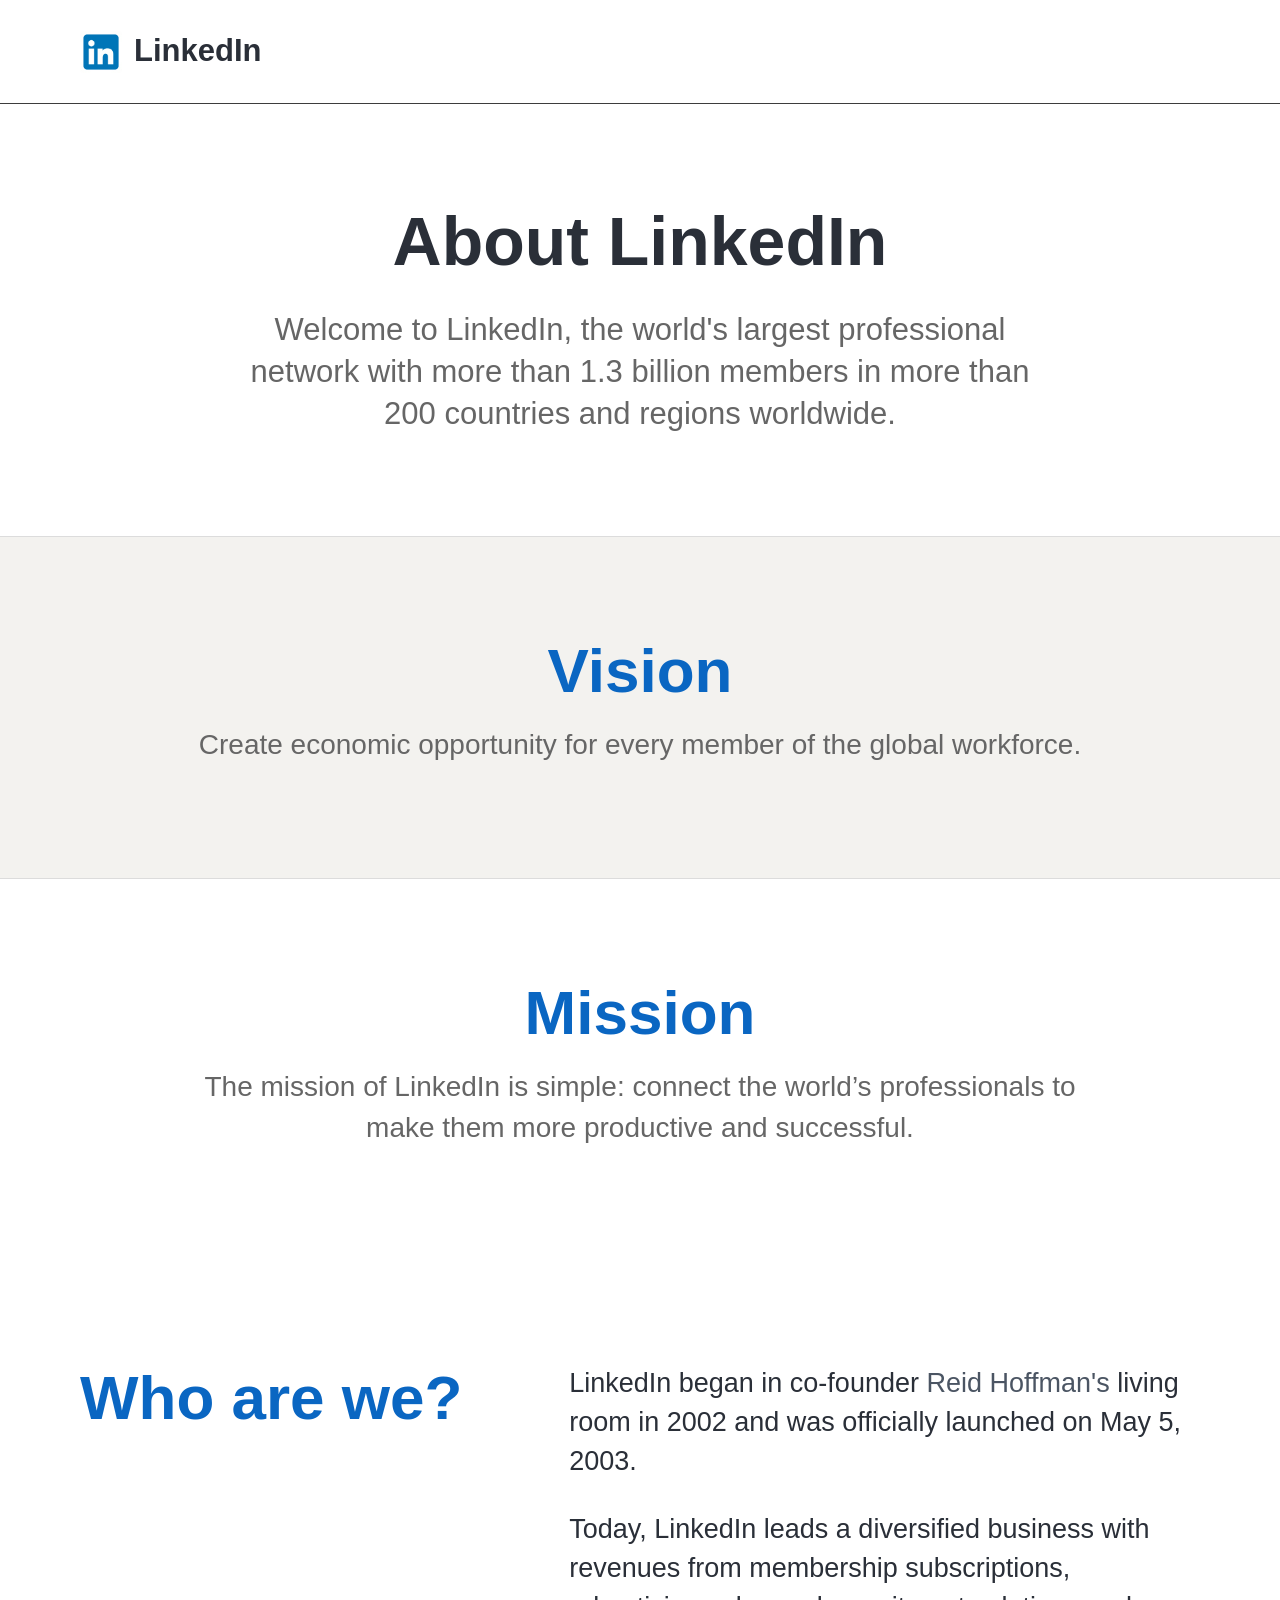
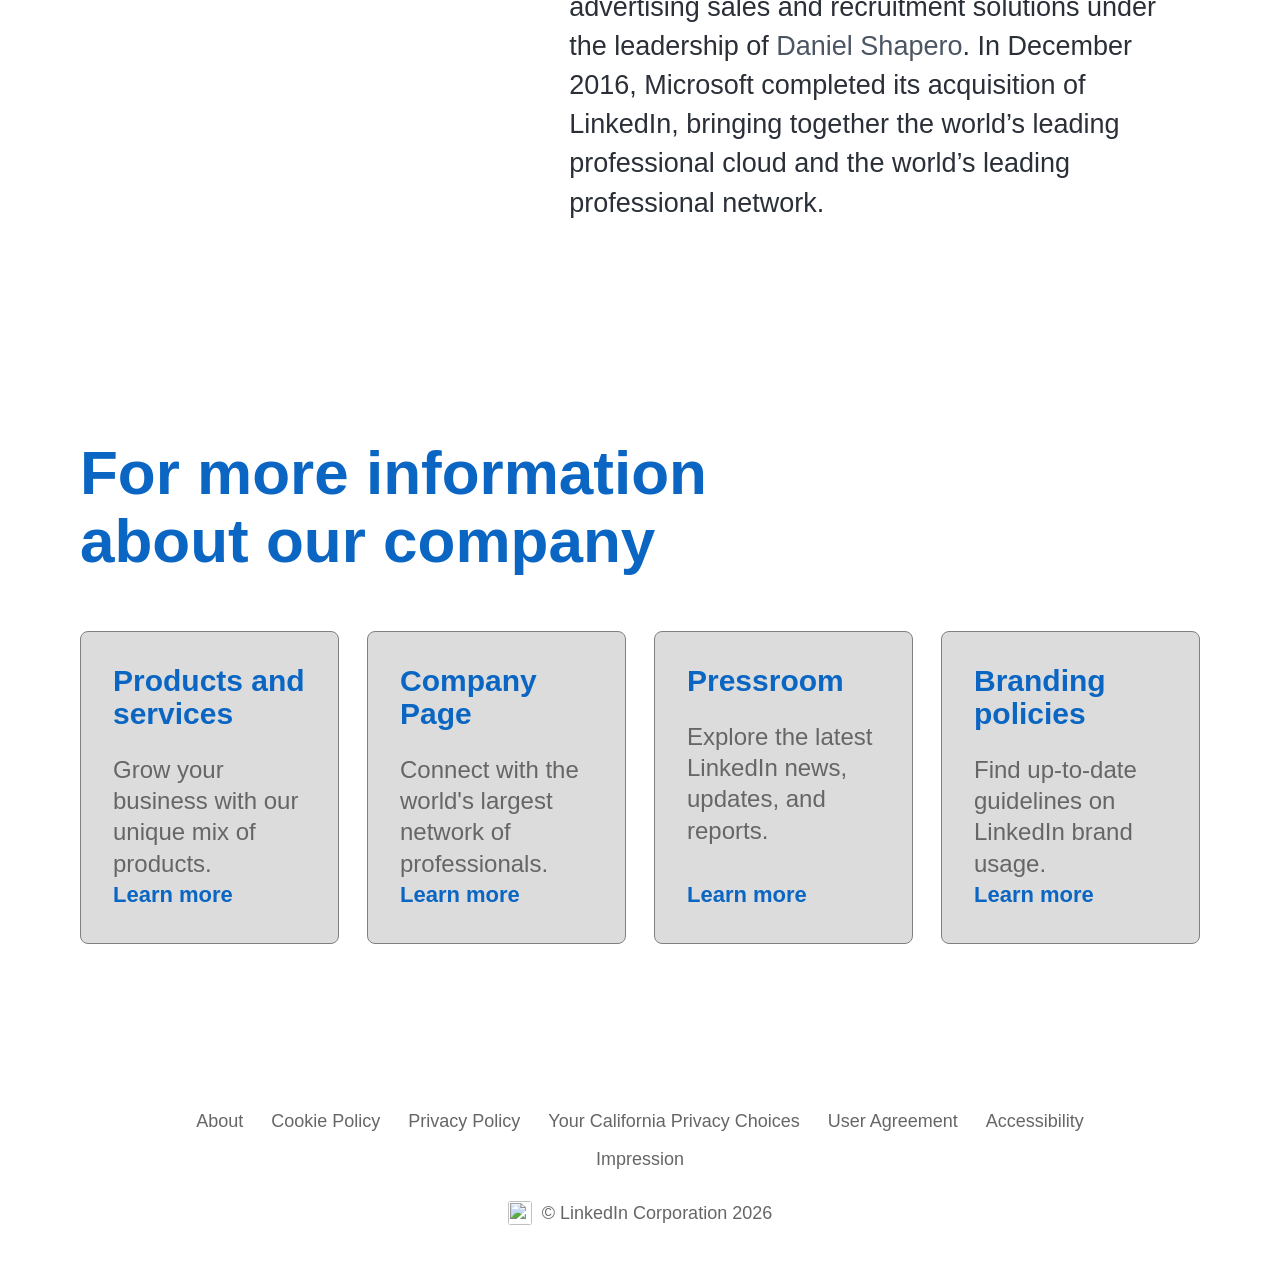
==== pages/about.html @ 43911039 "First Commit" ====
<!doctype html>
<html lang="en">
  <head>
    <meta charset="UTF-8" />
    <meta name="viewport" content="width=device-width, initial-scale=1.0" />
    <link rel="stylesheet" href="about.css" />
    <title>About Us</title>
  </head>
  <body>
    <header class="site-header" aria-label="LinkedIn header">
      <a class="brand" href="#" aria-label="LinkedIn">
        <img src="/assets/linkedin-icon.jpg" alt="" class="brand_mark" />
        <span class="brand__name">LinkedIn</span>
      </a>
    </header>

    <main>
      <section class="hero" aria-labelledby="page-title">
        <div class="wrap hero_wrap">
          <h1 id="page-title">About LinkedIn</h1>
          <p class="hero_intro">
            Welcome to LinkedIn, the world's largest professional network with
            more than 1.3 billion members in more than 200 countries and regions
            worldwide.
          </p>
        </div>
      </section>

      <section
        class="statement statement-vision"
        aria-labelledby="vision-title"
      >
        <div class="wrap statement_wrap">
          <h2 id="vision-title">Vision</h2>
          <p>
            Create economic opportunity for every member of the global
            workforce.
          </p>
        </div>
      </section>

      <section class="statement" aria-labelledby="mission-title">
        <div class="wrap statement_wrap">
          <h2 id="mission-title">Mission</h2>
          <p>
            The mission of LinkedIn is simple: connect the world’s professionals
            to make them more productive and successful.
          </p>
        </div>
      </section>

      <section class="who" aria-labelledby="who-title">
        <div class="wrap who_wrap">
          <h2 id="who-title">Who are we?</h2>
          <div class="who_copy">
            <p>
              LinkedIn began in co-founder
              <a href="#">Reid Hoffman's</a>
              living room in 2002 and was officially launched on May 5, 2003.
            </p>
            <p>
              Today, LinkedIn leads a diversified business with revenues from
              membership subscriptions, advertising sales and recruitment
              solutions under the leadership of
              <a href="#">Daniel Shapero</a>. In December 2016, Microsoft
              completed its acquisition of LinkedIn, bringing together the
              world’s leading professional cloud and the world’s leading
              professional network.
            </p>
          </div>
        </div>
      </section>

      <section class="resources">
        <div class="wrap">
          <h2 id="resources-title">For more information about our company</h2>
          <div class="resource-grid">
            <a class="resource-card" href="#">
              <span class="resource-card_title">Products and services</span>
              <span class="resource-card_copy"
                >Grow your business with our unique mix of products.</span
              >
              <span class="resource-card_link">Learn more</span>
            </a>
            <a class="resource-card" href="#">
              <span class="resource-card_title">Company Page</span>
              <span class="resource-card_copy"
                >Connect with the world's largest network of
                professionals.</span
              >
              <span class="resource-card_link">Learn more</span>
            </a>
            <a class="resource-card" href="#">
              <span class="resource-card_title">Pressroom</span>
              <span class="resource-card_copy"
                >Explore the latest LinkedIn news, updates, and reports.</span
              >
              <span class="resource-card_link">Learn more</span>
            </a>
            <a class="resource-card" href="#">
              <span class="resource-card_title">Branding policies</span>
              <span class="resource-card_copy"
                >Find up-to-date guidelines on LinkedIn brand usage.</span
              >
              <span class="resource-card_link">Learn more</span>
            </a>
          </div>
        </div>
      </section>
    </main>

    <footer class="site-footer">
      <div class="wrap site-footer_wrap">
        <nav class="footer-nav" aria-label="Footer">
          <a href="/pages/about.html">About</a>
          <a href="#">Cookie Policy</a>
          <a href="#">Privacy Policy</a>
          <a href="#">Your California Privacy Choices</a>
          <a href="#">User Agreement</a>
          <a href="#">Accessibility</a>
          <a href="#">Impression</a>
        </nav>
        <div class="copyright">
          <img src="assets/linkedin-icon.jpg" alt="" class="copyright_mark" />
          <span>© LinkedIn Corporation 2026</span>
        </div>
      </div>
    </footer>
  </body>
</html>
---- pages/about.css ----
* {
  box-sizing: border-box;
}

body {
  margin: 0;
  color: #2a2f38;
  background: white;
  font-family: "Segoe UI", Arial, Helvetica, sans-serif;
  font-size: 20px;
  line-height: 1.45;
}

a {
  color: #4b5563;
  text-decoration: none;
}

a:hover {
  text-decoration: underline;
}

.wrap {
  width: 100%;
  max-width: 1400px;
  padding-left: 80px;
  padding-right: 80px;
  margin-left: auto;
  margin-right: auto;
  box-sizing: border-box;
}

.site-header {
  height: 104px;
  display: flex;
  align-items: center;
  border-bottom: 1px solid #3d3d3d;
  background: #ffffff;
}

.brand {
  display: inline-flex;
  align-items: center;
  gap: 12px;
  margin-left: 80px;
  color: #2a2f38;
  font-size: 31px;
  font-weight: 700;
}

.brand:hover {
  text-decoration: none;
}

.brand_mark {
  width: 42px;
  height: 42px;
  display: block;
  border-radius: 4px;
}

.hero {
  min-height: 432px;
  display: grid;
  place-items: center;
  text-align: center;
}

.hero_wrap {
  max-width: 980px;
}

h1,
h2,
p {
  margin: 0;
}

h1 {
  color: #2a2f38;
  font-size: 68px;
  font-weight: 600;
  line-height: 1.05;
}

.hero_intro {
  margin-top: 32px;
  color: #666666;
  font-size: 31px;
  line-height: 1.35;
}

.statement {
  padding: 100px 0 112px;
  text-align: center;
  border-top: 1px solid #dcdcdc;
}

.statement-vision {
  background: #f3f2ef;
}

.statement_wrap {
  max-width: 1050px;
}

.statement h2,
.who h2,
.resources h2 {
  color: #0a66c2;
  font-size: 62px;
  font-weight: 600;
  line-height: 1.1;
}

.statement p {
  margin-top: 20px;
  color: #666666;
  font-size: 28px;
}

.who {
  padding: 104px 0 118px;
}

.who_wrap {
  display: grid;
  grid-template-columns: minmax(280px, 0.85fr) minmax(0, 1.35fr);
  gap: 92px;
  align-items: start;
}

.who_copy {
  display: grid;
  gap: 28px;
  color: var(--muted);
  font-size: 27px;
}

.resources {
  padding: 98px 0 108px;
  background: var(--panel);
  border-top: 1px solid var(--line);
  border-bottom: 1px solid var(--line);
}

.resources h2 {
  max-width: 720px;
}

.resource-grid {
  display: grid;
  grid-template-columns: 1fr 1fr 1fr 1fr;
  gap: 28px;
  margin-top: 56px;
}

.resource-card {
  min-height: 280px;
  display: flex;
  flex-direction: column;
  padding: 32px;
  color: black;
  background: rgb(220, 220, 220);
  border: 1px solid grey;
  border-radius: 8px;
}

.resource-card:hover {
  border-color: #0a66c26b;
  box-shadow: 0 18px 38px #1f2d3d1a;
  text-decoration: none;
}

.resource-card_title {
  color: #0a66c2;
  font-size: 30px;
  font-weight: 600;
  line-height: 1.1;
}

.resource-card_copy {
  margin-top: 24px;
  color: #666666;
  font-size: 24px;
  line-height: 1.3;
}

.resource-card_link {
  margin-top: auto;
  color: #0a66c2;
  font-size: 22px;
  font-weight: 600;
}

.site-footer {
  padding: 56px 0 48px;
  text-align: center;
  background: white;
}

.site-footer_wrap {
  display: grid;
  gap: 28px;
  justify-items: center;
}

.footer-nav {
  display: flex;
  flex-wrap: wrap;
  justify-content: center;
  gap: 12px 28px;
  max-width: 980px;
}

.footer-nav a {
  color: #666666;
  font-size: 18px;
  font-weight: 500;
}

.copyright {
  display: inline-flex;
  align-items: center;
  gap: 10px;
  color: #666666;
  font-size: 18px;
}

.copyright_mark {
  width: 24px;
  height: 24px;
  border-radius: 3px;
}

@media (max-width: 1180px) {
  .wrap {
    width: 100%;
    max-width: 900px;
    padding-left: 36px;
    padding-right: 36px;
    margin-left: auto;
    margin-right: auto;
    box-sizing: border-box;
  }

  .site-header {
    height: 88px;
  }

  .brand {
    margin-left: 36px;
    font-size: 28px;
  }

  .hero {
    min-height: 376px;
  }

  h1 {
    font-size: 72px;
  }

  .hero_intro {
    font-size: 28px;
  }

  .statement h2,
  .who h2,
  .resources h2 {
    font-size: 52px;
  }

  .statement p,
  .who_copy {
    font-size: 25px;
  }

  .who_wrap {
    grid-template-columns: 1fr;
    gap: 32px;
  }

  .resource-grid {
    grid-template-columns: 1fr 1fr;
  }
}

@media (max-width: 680px) {
  body {
    font-size: 18px;
  }

  .wrap {
    width: 100%;
    max-width: 520px;
    padding-left: 20px;
    padding-right: 20px;
    box-sizing: border-box;
  }
  .site-header {
    height: 72px;
  }

  .brand {
    margin-left: 20px;
    gap: 9px;
    font-size: 24px;
  }

  .brand_mark {
    width: 34px;
    height: 34px;
  }

  .hero {
    min-height: 344px;
    padding: 48px 0;
  }

  h1 {
    font-size: 52px;
  }

  .hero_intro {
    margin-top: 24px;
    font-size: 23px;
  }

  .statement,
  .who,
  .resources {
    padding: 68px 0 76px;
  }

  .statement h2,
  .who h2,
  .resources h2 {
    font-size: 40px;
  }

  .statement p,
  .who__copy {
    font-size: 21px;
  }

  .resource-grid {
    grid-template-columns: 1fr;
    gap: 18px;
    margin-top: 36px;
  }

  .resource-card {
    min-height: 224px;
    padding: 26px;
  }

  .resource-card_title {
    font-size: 26px;
  }

  .resource-card_copy {
    font-size: 21px;
  }

  .site-footer {
    padding: 44px 0;
  }
}
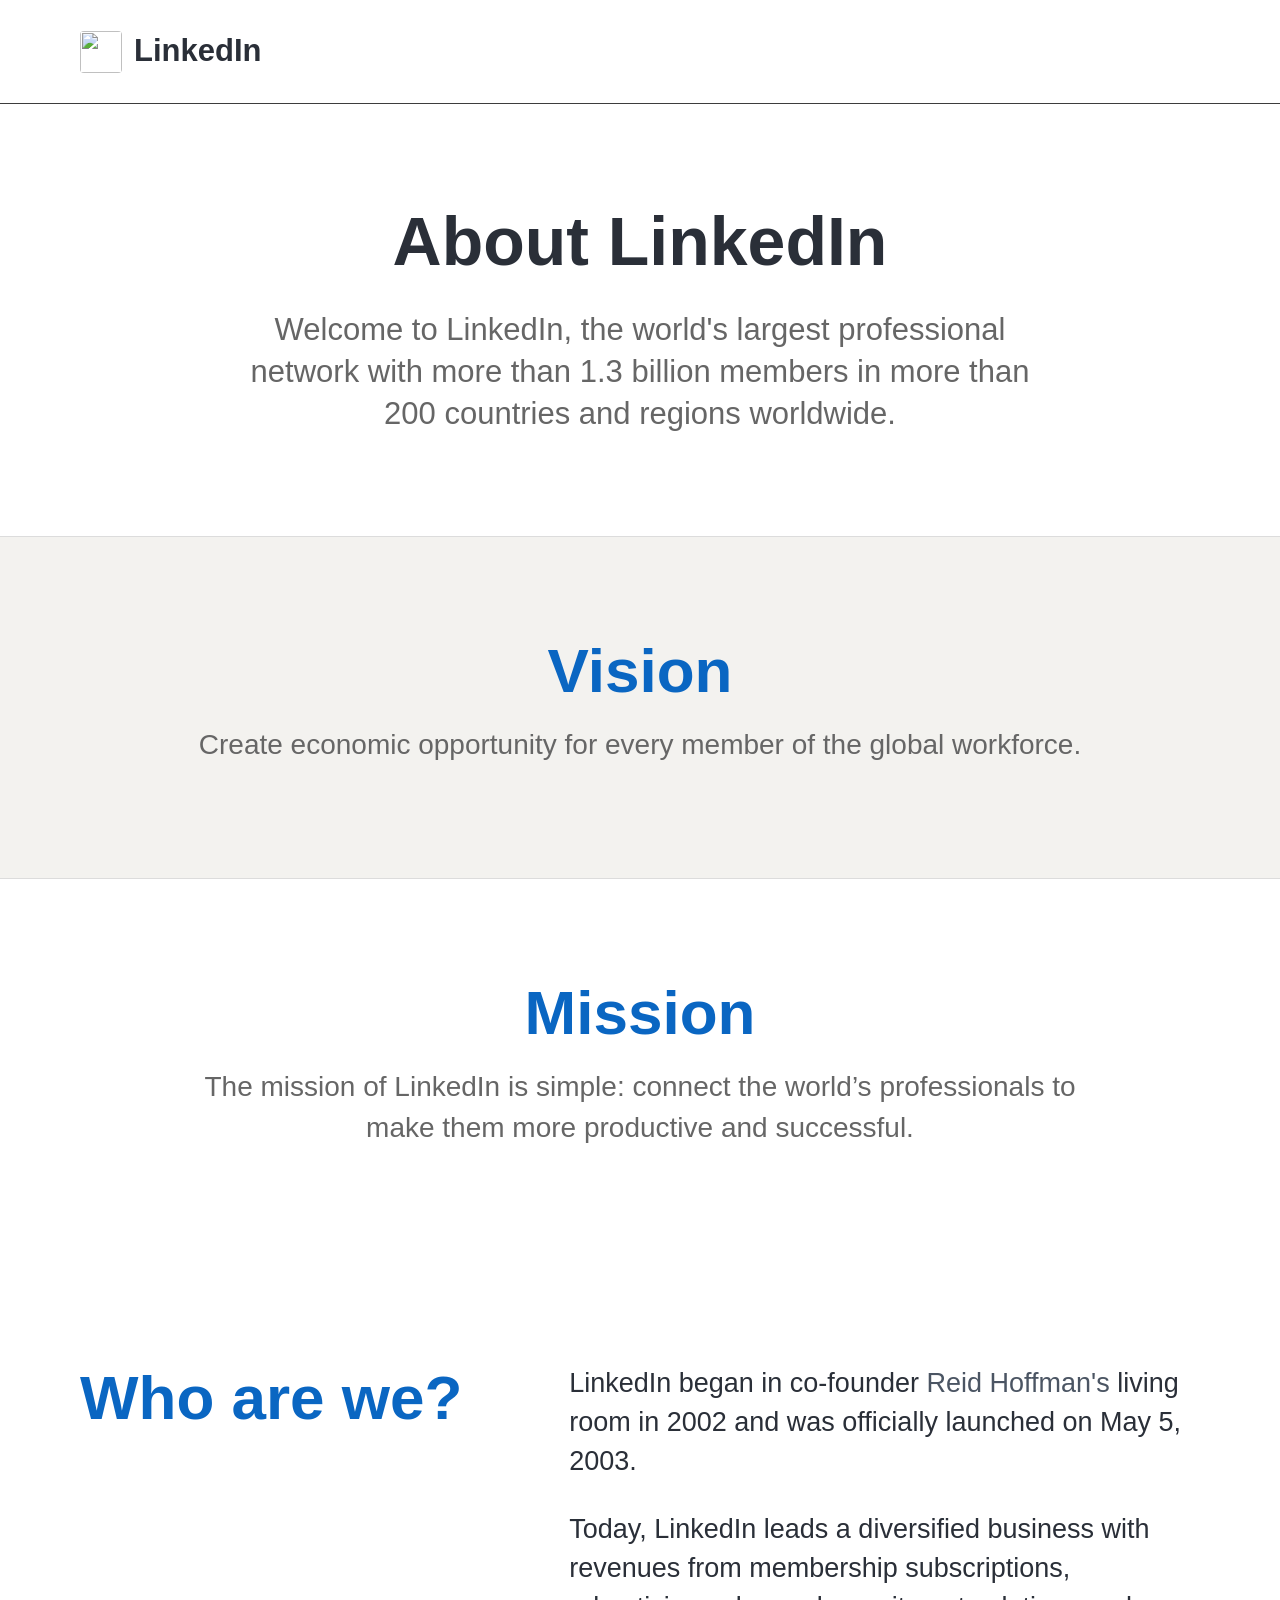
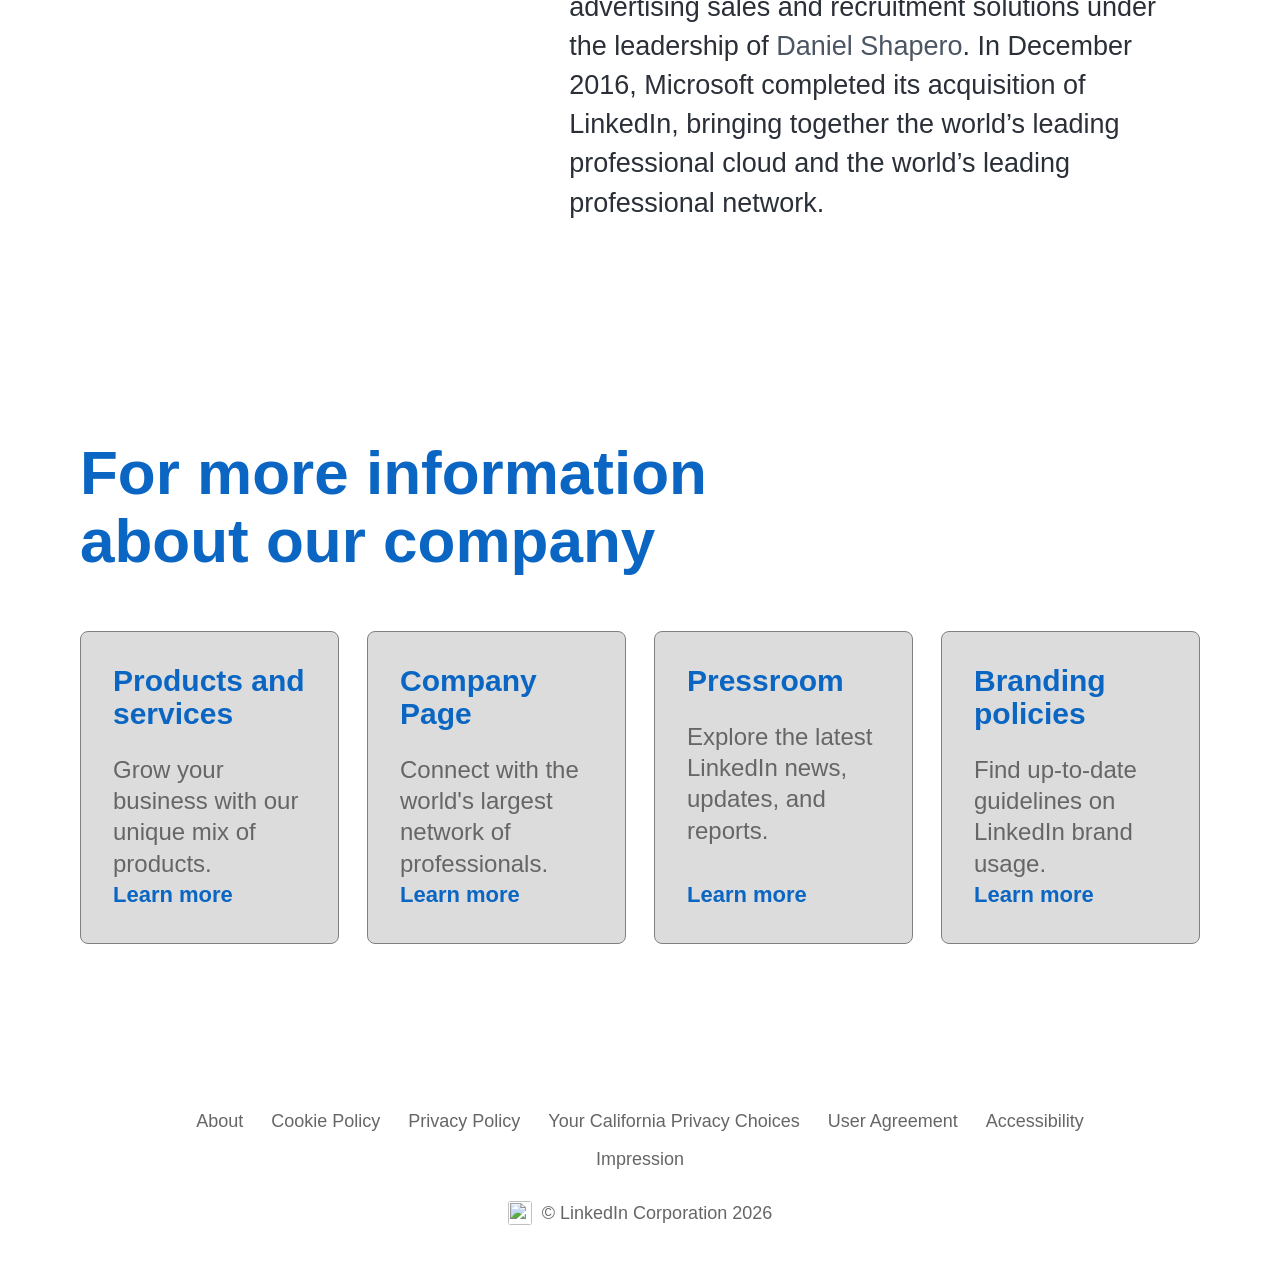
==== commit 453a8403: "changes-3" ====
--- a/pages/about.html
+++ b/pages/about.html
@@ -9,7 +9,11 @@
   <body>
     <header class="site-header" aria-label="LinkedIn header">
       <a class="brand" href="#" aria-label="LinkedIn">
-        <img src="/assets/linkedin-icon.jpg" alt="" class="brand_mark" />
+        <img
+          src="/Project-html-css-linkedin/assets/linkedin-icon.jpg"
+          alt=""
+          class="brand_mark"
+        />
         <span class="brand__name">LinkedIn</span>
       </a>
     </header>
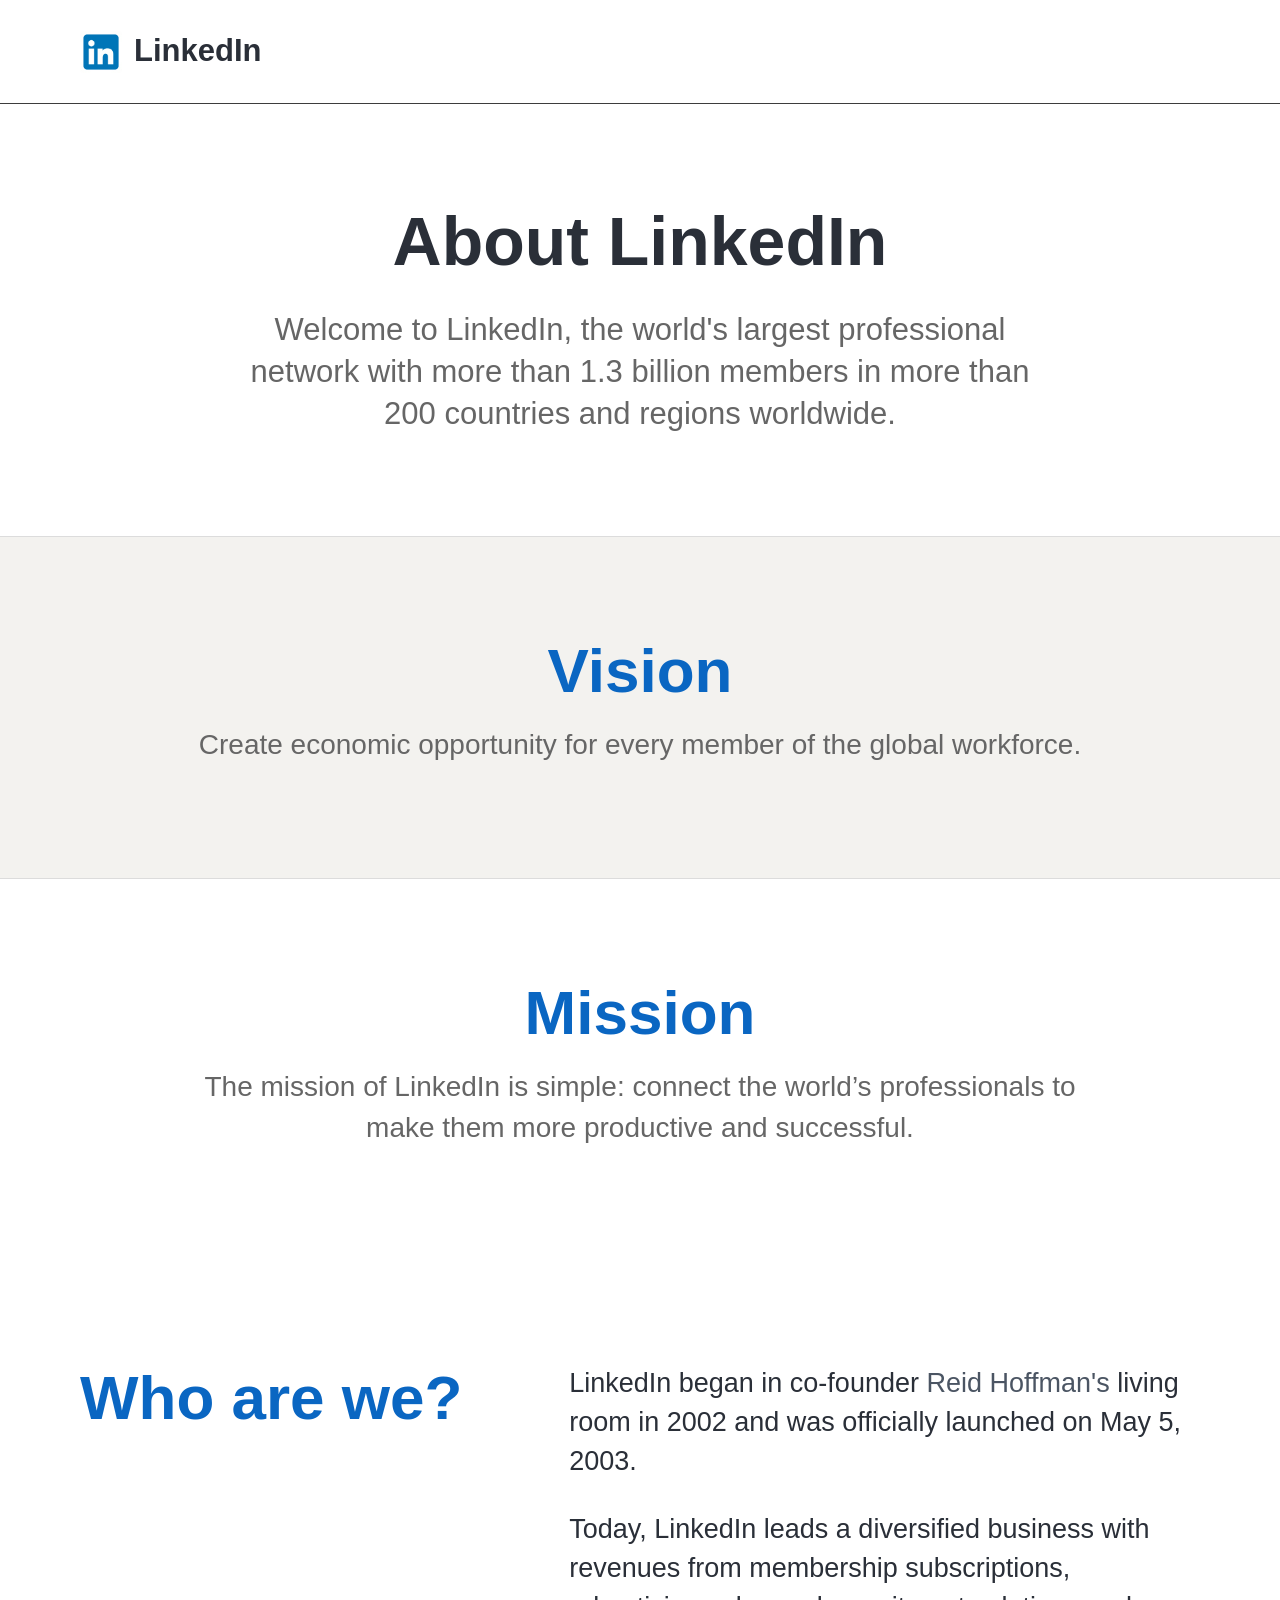
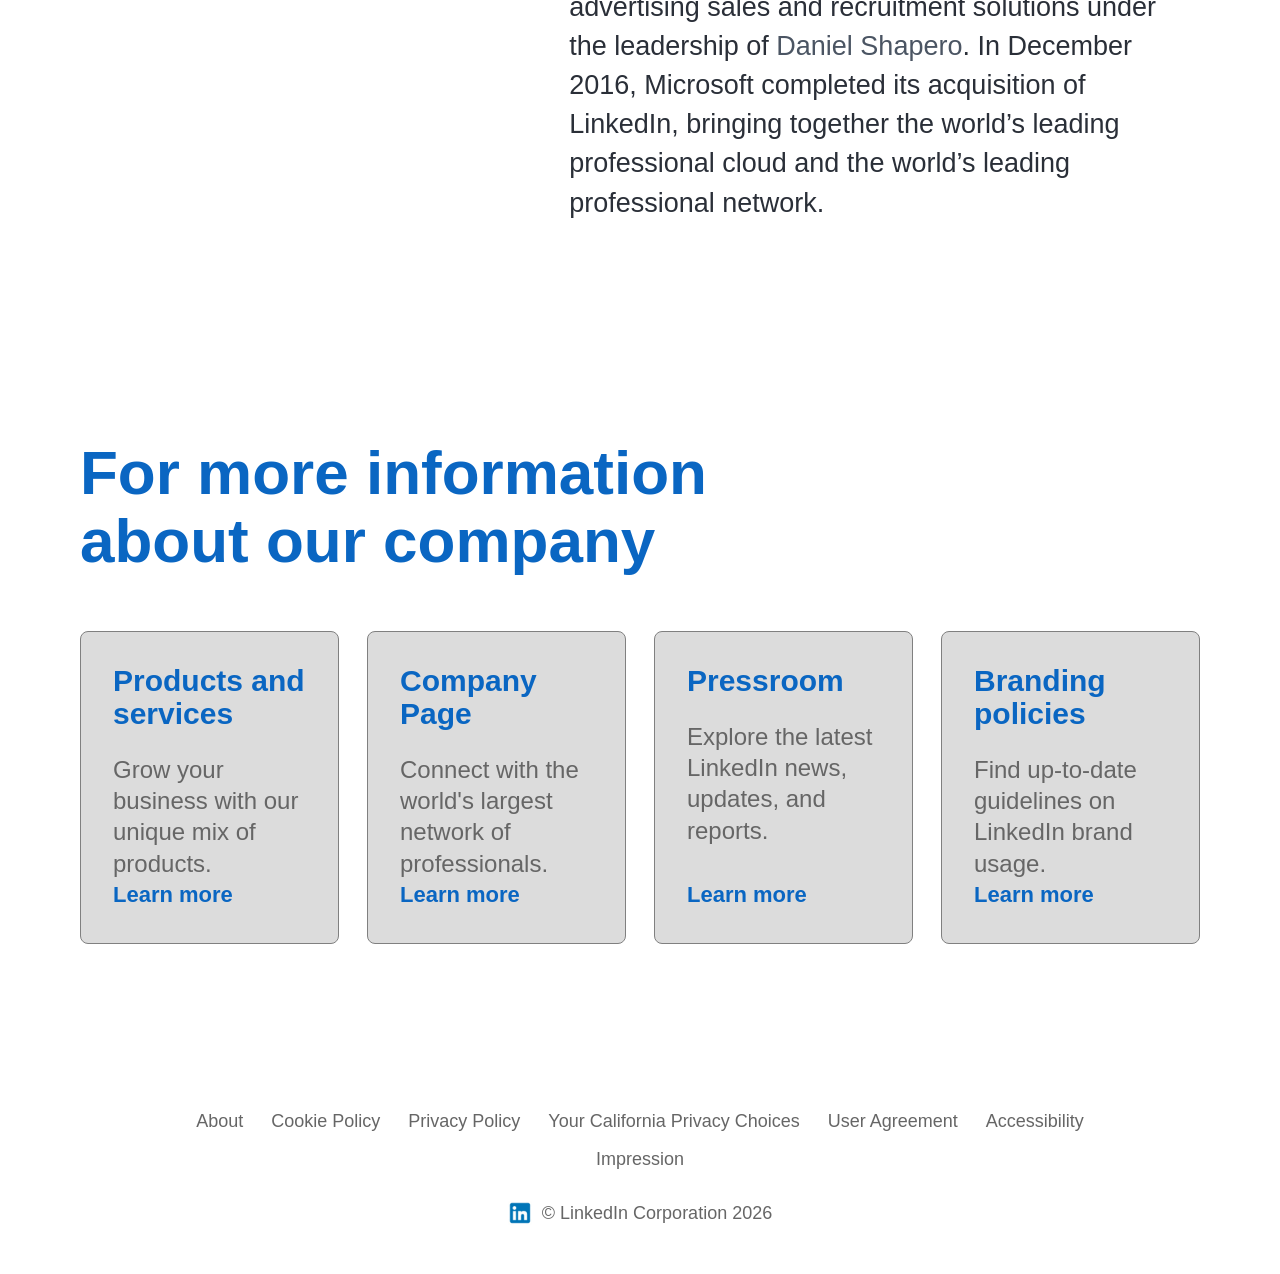
==== commit ef9518f3: "final changes" ====
--- a/pages/about.html
+++ b/pages/about.html
@@ -8,12 +8,8 @@
   </head>
   <body>
     <header class="site-header" aria-label="LinkedIn header">
-      <a class="brand" href="#" aria-label="LinkedIn">
-        <img
-          src="/Project-html-css-linkedin/assets/linkedin-icon.jpg"
-          alt=""
-          class="brand_mark"
-        />
+      <a class="brand" href="../index.html" aria-label="LinkedIn">
+        <img src="../assets/linkedin-icon.jpg" alt="" class="brand_mark" />
         <span class="brand__name">LinkedIn</span>
       </a>
     </header>
@@ -116,7 +112,7 @@
     <footer class="site-footer">
       <div class="wrap site-footer_wrap">
         <nav class="footer-nav" aria-label="Footer">
-          <a href="/pages/about.html">About</a>
+          <a href="./about.html">About</a>
           <a href="#">Cookie Policy</a>
           <a href="#">Privacy Policy</a>
           <a href="#">Your California Privacy Choices</a>
@@ -125,7 +121,7 @@
           <a href="#">Impression</a>
         </nav>
         <div class="copyright">
-          <img src="assets/linkedin-icon.jpg" alt="" class="copyright_mark" />
+          <img src="../assets/linkedin-icon.jpg" alt="" class="copyright_mark" />
           <span>© LinkedIn Corporation 2026</span>
         </div>
       </div>
